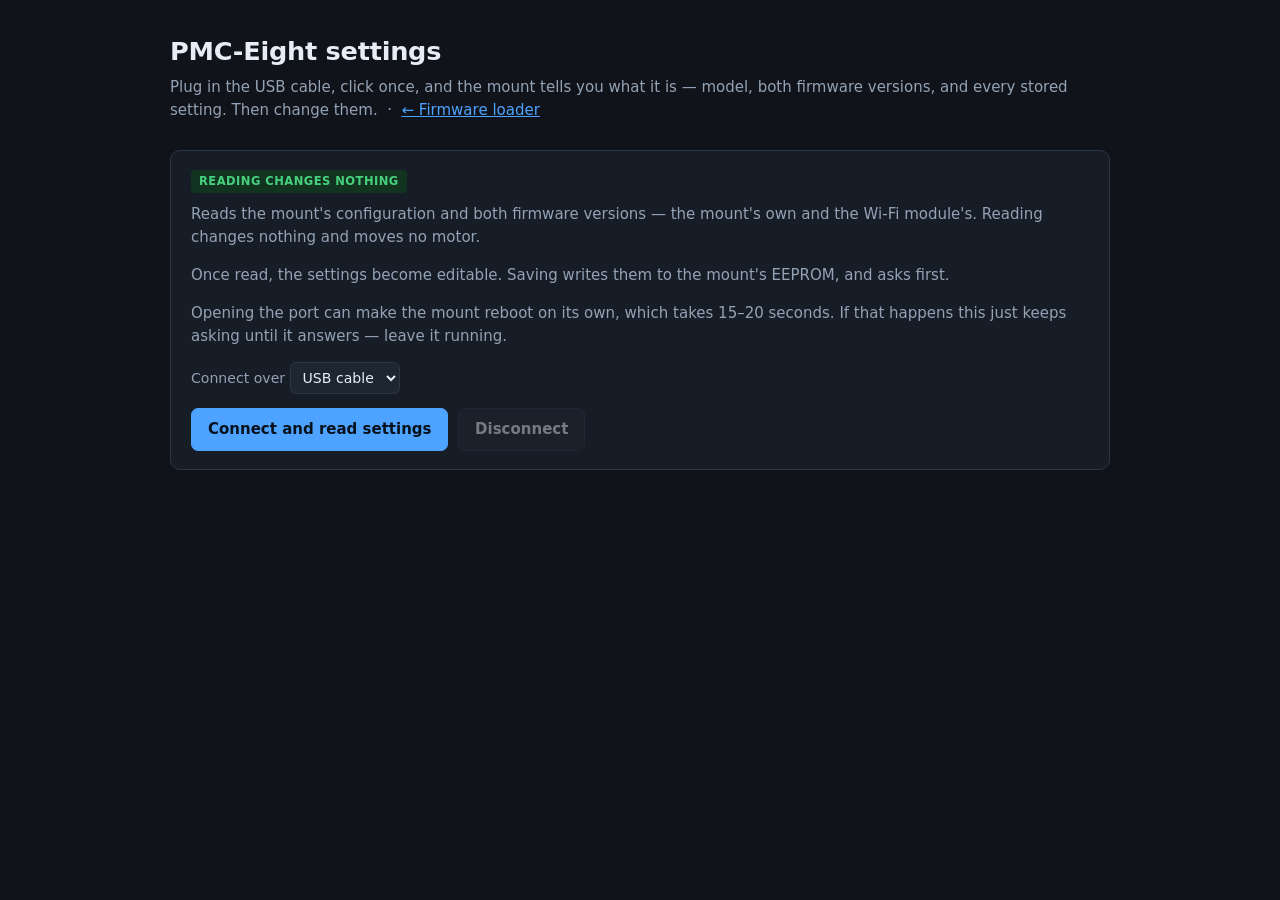
==== identify.html @ e7871074 "fix: distinguish the Wi-Fi ESP-firmware skip from the RN-131 skip Over Wi-Fi the ESP firmware row re" ====
<!doctype html>
<html lang="en">
<head>
<meta charset="utf-8">
<meta name="viewport" content="width=device-width, initial-scale=1">
<title>Identify my PMC-Eight</title>
<link rel="stylesheet" href="style.css">
</head>
<body>
<main>
  <h1>PMC-Eight settings</h1>
  <p class="sub">Plug in the USB cable, click once, and the mount tells you what it is —
     model, both firmware versions, and every stored setting. Then change them.
     &nbsp;·&nbsp; <a href="./">← Firmware loader</a></p>

  <div class="card">
    <span class="badge safe">Reading changes nothing</span>
    <p>Reads the mount's configuration and both firmware versions — the mount's own
       and the Wi-Fi module's. Reading changes nothing and moves no motor.</p>
    <p>Once read, the settings become editable. Saving writes them to the mount's
       EEPROM, and asks first.</p>
    <p>Opening the port can make the mount reboot on its own, which takes 15–20&nbsp;seconds.
       If that happens this just keeps asking until it answers — leave it running.</p>
    <div class="row" style="margin-bottom:.9rem">
      <label>Connect over
        <select id="how" style="font:inherit;background:var(--panel-2);color:var(--ink);border:1px solid var(--line);border-radius:6px;padding:.35rem .5rem">
          <option value="serial">USB cable</option>
          <option value="http">Wi-Fi</option>
        </select>
      </label>
      <span id="wifibox" hidden>
        <label>mount address
          <input id="mounthost" type="text" inputmode="decimal" placeholder="192.168.1.50"
                 style="font:inherit;background:var(--panel-2);color:var(--ink);border:1px solid var(--line);border-radius:6px;padding:.35rem .5rem;width:11rem">
        </label>
      </span>
    </div>
    <div class="row">
      <button id="go" class="primary">Connect and read settings</button>
      <button id="disconnect" disabled>Disconnect</button>
    </div>
  </div>



  <div id="unsupported" class="notice bad" hidden></div>
  <div id="result" hidden></div>
  <div id="log" hidden></div>
</main>

<script type="module">
import { SerialTransport, requestPort } from './src/p1-serial.js';
import { SerialLink, HttpLink, serialAvailable } from './src/mount-link.js';
import {
  identify, settingsRows, readEnvision, readEspVersion,
} from './src/pmc8-identify.js';
import {
  EDITABLE_FIELDS, READ_ONLY_FIELDS, currentValues, changedFields,
  buildESSi, displayValue, writeSettings,
} from './src/pmc8-settings.js';

const $ = (id) => document.getElementById(id);
const logEl = $('log');

// One connection for the whole session — the read and any subsequent save
// share it, so saving never re-prompts or resets the mount. Either a
// SerialLink (USB) or an HttpLink (Wi-Fi); everything above only calls send().
let link = null;

// Everything show() needs besides the config itself, so a successful save can
// re-render with the mount's new values without re-reading the module.
const view = { baud: 115200, envision: null, esp: null };

function log(msg, cls = '') {
  logEl.hidden = false;
  const line = document.createElement('div');
  if (cls) line.className = cls;
  line.textContent = msg;
  logEl.appendChild(line);
  logEl.scrollTop = logEl.scrollHeight;
}

// No Web Serial (iPhone, iPad, Android, Firefox, Safari) is not a dead end
// here — Wi-Fi needs nothing but fetch(). Switch to it and explain, rather
// than disabling the page.
if (!serialAvailable()) {
  const el = $('unsupported');
  el.hidden = false;
  el.className = 'notice';
  el.textContent =
    'This browser cannot use a USB cable — Web Serial is desktop Chrome, Edge ' +
    'and Opera only. Wi-Fi works fine: enter the mount\'s IP address below. ' +
    (window.location.protocol === 'https:'
      ? 'Note this page is on HTTPS, which browsers block from calling a ' +
        'plain-HTTP mount — reload it over http:// instead.'
      : '');
  $('how').value = 'http';
  $('how').querySelector('option[value=serial]').disabled = true;
}

function refreshHow() {
  $('wifibox').hidden = $('how').value !== 'http';
}
$('how').addEventListener('change', refreshHow);
refreshHow();

const esc = (s) => String(s).replace(/[&<>]/g, (c) => (
  { '&': '&amp;', '<': '&lt;', '>': '&gt;' }[c]));

function row(k, v, extra) {
  return `<tr><th>${esc(k)}</th><td class="val">${esc(v)}${
    extra ? `<br><span class="t-dim">${esc(extra)}</span>` : ''}</td></tr>`;
}

const INPUT_STYLE = 'font:inherit;background:var(--panel-2);color:var(--ink);' +
                    'border:1px solid var(--line);border-radius:6px;padding:.3rem .45rem;';

/** The twelve ESSi-writable fields, as inputs. */
function editableRows(cfg) {
  const now = currentValues(cfg);
  return EDITABLE_FIELDS.map((f) => {
    const v = now[f.key];
    const control = f.kind === 'select'
      ? `<select id="f_${f.key}" data-key="${f.key}" style="${INPUT_STYLE}">${
          f.options.map((o) =>
            `<option value="${o.value}"${Number(o.value) === Number(v) ? ' selected' : ''}>${
              esc(o.label)}</option>`).join('')}</select>`
      : `<input id="f_${f.key}" data-key="${f.key}" type="number" inputmode="numeric"
              min="${f.min}" max="${f.max}" value="${esc(v)}" style="${INPUT_STYLE}width:7rem">`;
    const note = f.key === 'p9' ? `P9 = ${cfg.p9}` : (f.warn ? null : null);
    return `<tr><th>${esc(f.label)}</th><td class="val">${control}${
      note ? `<br><span class="t-dim">${esc(note)}</span>` : ''}</td></tr>`;
  }).join('\n        ');
}

/** In ESGi! but not accepted by ESSi!, so shown but not editable. */
function readOnlyRows(cfg) {
  return READ_ONLY_FIELDS.map((f) => {
    const value = f.key === 'st4Analog'
      ? (cfg.st4Analog ? 'Analog' : 'Digital')
      : cfg.wifi;
    return row(f.label, value, f.reason);
  }).join('\n        ');
}

function show(info, baud, envision, esp) {
  const el = $('result');
  el.hidden = false;
  view.baud = baud; view.envision = envision; view.esp = esp;

  const connNote = baud && baud !== info.baud
    ? row('Connected at', `${baud} baud`,
          'Differs from the stored baud rate above.')
    : '';

  const fast = row('Envision / Fast Server',
                   envision?.text ?? 'Not read',
                   envision?.value != null ? `ESGe! = ${envision.value}` : null);

  // The two firmware versions sit together at the top: the Propeller's, and
  // the Wi-Fi module's. They are different processors and both matter.
  let espFirmware = '';
  let moduleHw = '';
  let moduleDetail = '';

  // Always render the row. A missing ESP firmware line is information too —
  // silence just looks like the tool forgot.
  if (!esp) {
    espFirmware = row('ESP firmware', 'Not read');
  } else {
    const g = esp.gmr;
    if (esp.skipped) {
      // Two quite different skips: the module genuinely has no AT command set,
      // or the link we are on cannot carry passthrough. Saying "RN-131" for
      // the second one contradicts the WiFi Type row two lines below it.
      espFirmware = row(
        'ESP firmware',
        esp.why === 'wifi' ? 'Not readable over Wi-Fi' : 'Not applicable — RN-131',
        esp.reason);
    } else if (g && g.bin) {
      espFirmware = row('ESP firmware', g.bin,
                        g.esBranded ? null : 'Not an ES-branded build.');
    } else {
      espFirmware = row('ESP firmware', 'Not read',
                        esp.error ?? 'AT+GMR did not return a Bin version line.');
    }

    if (g && g.tag) {
      moduleHw = row(
        'Module hardware',
        g.module ? `${g.module}  (${g.tag})` : `Unrecognized  (${g.tag})`,
        g.module ? null : 'Tag did not match a known module — please report it.');
    }

    if (g && g.at) moduleDetail += row('Module AT version', g.at);
    if (g && g.sdk) moduleDetail += row('Module SDK version', g.sdk);
    if (g && g.compileTime) moduleDetail += row('Module compiled', g.compileTime);
    if (!esp.skipped && esp.rawGmr && !(g && g.bin)) {
      moduleDetail += row('Raw AT+GMR', esp.rawGmr);
    }
    if (!esp.skipped && !esp.esRestored) {
      moduleDetail += row('Passthrough', 'ES commands did not answer after exit',
                          'Power-cycle the mount.');
    }
  }

  el.innerHTML = `
    <div class="card">
      <h3>Configuration</h3>
      <table>
        ${row('Mount firmware', info.firmware)}
        ${espFirmware}
        ${moduleHw}
        ${editableRows(info)}
        ${readOnlyRows(info)}
        ${fast}
        ${moduleDetail}
        ${connNote}
        ${row('Raw ESGi', info.raw)}
      </table>
      <div class="row" style="margin-top:1rem">
        <button id="save" class="danger" disabled>Save to mount</button>
        <span id="savehint" class="t-dim">Change a value to enable saving.</span>
      </div>
      <div id="savelog" style="margin-top:.6rem"></div>
      <div class="row" style="margin-top:1rem">
        <button id="copycfg">Copy as text</button>
        <span class="t-dim">Paste this into a support message and nobody has to
          ask you which module you have.</span>
      </div>
    </div>`;

  wireEditor(info);

  $('copycfg').addEventListener('click', () => {
    const lines = [`Mount firmware: ${info.firmware}`];
    if (esp?.skipped) {
      lines.push(esp.why === 'wifi'
        ? 'ESP firmware: not readable over Wi-Fi'
        : 'ESP firmware: not applicable — RN-131');
    } else if (esp?.gmr?.bin) lines.push(`ESP firmware: ${esp.gmr.bin}`);
    else if (esp) lines.push('ESP firmware: not read');
    if (esp?.gmr?.tag) {
      lines.push(`Module hardware: ${esp.gmr.module ?? 'unrecognized'} (${esp.gmr.tag})`);
    }
    for (const r of settingsRows(info)) lines.push(`${r.label}: ${r.value}`);
    if (envision) lines.push(`Fast Server (Envision): ${envision.text}`);
    if (esp?.gmr?.at) lines.push(`Module AT version: ${esp.gmr.at}`);
    lines.push(`Raw ESGi: ${info.raw}`);
    navigator.clipboard.writeText(lines.join('\n'));
    $('copycfg').textContent = 'Copied';
    setTimeout(() => { $('copycfg').textContent = 'Copy as text'; }, 1500);
  });
}

/** Read the form back into a {key: value} map. */
function formValues() {
  const out = {};
  for (const f of EDITABLE_FIELDS) out[f.key] = $(`f_${f.key}`).value;
  return out;
}

function wireEditor(cfg) {
  const save = $('save');
  const hint = $('savehint');

  const refresh = () => {
    let diff;
    try {
      diff = changedFields(cfg, formValues());
      buildESSi(formValues());        // validate before offering to send
    } catch (e) {
      save.disabled = true;
      hint.textContent = e.message;
      hint.className = 't-err';
      return;
    }
    save.disabled = diff.length === 0;
    hint.className = diff.length ? 't-err' : 't-dim';
    hint.textContent = diff.length
      ? `${diff.length} change${diff.length > 1 ? 's' : ''} pending — this writes to EEPROM.`
      : 'Change a value to enable saving.';
  };

  for (const f of EDITABLE_FIELDS) {
    $(`f_${f.key}`).addEventListener('input', refresh);
    $(`f_${f.key}`).addEventListener('change', refresh);
  }
  refresh();

  const slog = $('savelog');
  // Look the element up per call: a successful save re-renders the card, so the
  // node captured at wire time is detached by the time we report the result.
  const put = (m, cls) => {
    const d = document.createElement('div');
    if (cls) d.className = cls;
    d.textContent = m;
    $('savelog').appendChild(d);
  };

  // Confirm inline, not with window.confirm(). A native modal freezes the whole
  // page while it sits there, which is how a pending write ends up looking like
  // "nothing happened".
  save.addEventListener('click', () => {
    const diff = changedFields(cfg, formValues());
    if (!diff.length) return;

    slog.innerHTML = '';
    const panel = document.createElement('div');
    panel.className = 'notice bad';
    const list = diff.map((d) =>
      `<li>${esc(d.label)}: <strong>${esc(displayValue(d, d.was))}</strong> → ` +
      `<strong>${esc(displayValue(d, d.now))}</strong>${
        d.warn ? `<br><span class="t-dim">${esc(d.warn)}</span>` : ''}</li>`).join('');
    panel.innerHTML = `
      <div><strong>Write these to the mount's EEPROM?</strong></div>
      <ul style="margin:.6rem 0;padding-left:1.1rem">${list}</ul>
      <div class="row">
        <button id="confirmwrite" class="danger">Yes, write to the mount</button>
        <button id="cancelwrite">Cancel</button>
      </div>`;
    slog.appendChild(panel);

    $('cancelwrite').addEventListener('click', () => {
      slog.innerHTML = '';
      put('Cancelled — nothing was written.', 't-dim');
    });
    $('confirmwrite').addEventListener('click', () => doWrite(panel));
  });

  async function doWrite(panel) {
    const values = formValues();
    panel.remove();
    save.disabled = true;

    try {
      if (!link) throw new Error('Not connected — read the settings first.');

      const res = await writeSettings(link, values, (m) => put(m));
      if (!res.accepted) {
        put(res.error, 't-err');
        put(`Sent: ${res.sent}`, 't-dim');
        if (res.raw) put(`Reply: ${JSON.stringify(res.raw)}`, 't-dim');
      } else {
        // Verify against the mount's echo rather than trusting the command.
        const after = changedFields(res.cfg, values);

        // Re-render from the mount's echoed config. This resets the form's
        // baseline, so the "changes pending" warning clears itself instead of
        // lingering until the next manual read.
        show({ firmware: cfg.firmware, ...res.cfg }, view.baud, view.envision, view.esp);

        if (after.length) {
          put('The mount accepted the command but some values did not stick:', 't-err');
          for (const d of after) {
            put(`  ${d.label}: asked for ${displayValue(d, d.now)}, ` +
                `mount reports ${displayValue(d, d.was)}`, 't-err');
          }
        } else {
          put('Saved. The mount echoed back every value as requested.', 't-ok');
        }
        put(`New raw ESGi: ${res.cfg.raw}`, 't-dim');
        return;   // the re-render already re-enabled Save
      }
    } catch (e) {
      put(e.message, 't-err');
    } finally {
      save.disabled = false;
    }
  }
}

$('go').addEventListener('click', async () => {
  $('go').disabled = true;
  $('result').hidden = true;
  logEl.innerHTML = '';
  try {
    // Open once and STAY open. Closing after the read meant Save had to call
    // requestPort() again — which re-opens the port, resets the mount via DTR,
    // and needs a fresh user gesture that a blocking confirm() may have
    // already spent. The connection stays up until Disconnect.
    if (!link) {
      if ($('how').value === 'http') {
        link = new HttpLink($('mounthost').value);
        log(`Connecting over ${link.label}…`);
      } else {
        const port = await requestPort();
        const t = new SerialTransport(port, { baudRate: 115200, log });
        await t.open();
        link = new SerialLink(t);
      }
    }
    const info = await identify(link, (m) => log(m));

    let envision = null;
    try {
      envision = await readEnvision(link, info, (m) => log(m));
      log(`Envision / Fast Server: ${envision.text}`);
    } catch (e) {
      envision = { text: 'Not read', error: e.message };
      log(`ESGe! failed: ${e.message}`, 't-err');
    }

    // Always read the ESP firmware over USB. readEspVersion skips RN-131
    // itself, so the only mounts that reach passthrough are the ones it
    // applies to. Over Wi-Fi it is impossible by construction — passthrough
    // would sever the very link carrying the request.
    let esp = null;
    if (!link.canPassthrough) {
      esp = {
        skipped: true,
        why: 'wifi',
        reason: 'Reading it needs passthrough, which would cut the Wi-Fi link ' +
                'carrying the request. Connect the USB cable to see this.',
      };
      log('ESP firmware: not readable over Wi-Fi.', 't-dim');
    } else {
      try {
        esp = await readEspVersion(link.transport, info, (m) => log(m));
      } catch (e) {
        // Never let the module read take the whole report down with it.
        esp = { skipped: false, error: e.message };
        log(`ESP firmware read failed: ${e.message}`, 't-err');
      }
      if (esp.skipped) log(`ESP firmware skipped: ${esp.reason}`, 't-dim');
      else if (esp.error) log(`AT+GMR: ${esp.error}`, 't-err');
      else {
        log(`Module bin version: ${esp.gmr?.bin ?? '(unknown)'}`, 't-ok');
        if (esp.gmr?.tag) {
          log(`  hardware tag ${esp.gmr.tag} → ` +
              `${esp.gmr.module ?? 'unrecognized module'}`, 't-ok');
        }
      }
      if (esp.rawGmr) log(`  raw AT+GMR:\n${esp.rawGmr}`, 't-dim');
      if (esp.entered && !esp.exited) {
        log('WARNING: no exit confirmation from passthrough. If the mount stops ' +
            'answering ES commands, power-cycle it.', 't-err');
      }
    }

    log('Done — nothing was written to the mount. Connection stays open for saving.', 't-ok');
    show(info, 115200, envision, esp);
  } catch (e) {
    log(e.message, 't-err');
  } finally {
    $('go').disabled = false;
    $('disconnect').disabled = !link;
  }
});

$('disconnect').addEventListener('click', async () => {
  if (link) { await link.close(); link = null; }
  log('Disconnected.', 't-dim');
  $('disconnect').disabled = true;
});
</script>
</body>
</html>
---- style.css ----
:root {
  --bg: #10141a;
  --panel: #171d26;
  --panel-2: #1e2632;
  --line: #2b3543;
  --ink: #e6edf5;
  --muted: #93a2b5;
  --accent: #4da3ff;
  --ok: #46d17f;
  --warn: #e8b13d;
  --danger: #ff6b5e;
  --mono: ui-monospace, SFMono-Regular, "Cascadia Mono", Consolas, monospace;
}

* { box-sizing: border-box; }

body {
  margin: 0;
  padding: 2rem 1.25rem 4rem;
  background: var(--bg);
  color: var(--ink);
  font: 15px/1.55 system-ui, -apple-system, "Segoe UI", sans-serif;
}

main { max-width: 940px; margin: 0 auto; }

h1 { font-size: 1.6rem; margin: 0 0 .25rem; letter-spacing: -.01em; }
h2 { font-size: 1.05rem; margin: 2rem 0 .6rem; }
.sub { color: var(--muted); margin: 0 0 1.75rem; }
a { color: var(--accent); }

.card {
  background: var(--panel);
  border: 1px solid var(--line);
  border-radius: 10px;
  padding: 1.1rem 1.25rem;
  margin-bottom: 1rem;
}

.cards { display: grid; gap: 1rem; grid-template-columns: 1fr 1fr; }
@media (max-width: 720px) { .cards { grid-template-columns: 1fr; } }

.card h3 { margin: 0 0 .4rem; font-size: 1.05rem; }
.card p { margin: 0 0 .9rem; color: var(--muted); }

button {
  font: inherit;
  font-weight: 600;
  padding: .55rem 1rem;
  border-radius: 7px;
  border: 1px solid var(--line);
  background: var(--panel-2);
  color: var(--ink);
  cursor: pointer;
}
button:hover:not(:disabled) { border-color: var(--accent); }
button:disabled { opacity: .45; cursor: not-allowed; }
button.primary { background: var(--accent); border-color: var(--accent); color: #08121d; }
button.danger { background: #3a1c1a; border-color: var(--danger); color: #ffb3ac; }

.row { display: flex; gap: .6rem; flex-wrap: wrap; align-items: center; }
label { color: var(--muted); font-size: .88rem; }
input[type=number], select {
  font: inherit; background: var(--panel-2); color: var(--ink);
  border: 1px solid var(--line); border-radius: 6px; padding: .35rem .5rem;
}
input[type=number] { width: 6rem; }

.badge {
  display: inline-block; font-size: .72rem; font-weight: 700;
  text-transform: uppercase; letter-spacing: .04em;
  padding: .18rem .5rem; border-radius: 4px; margin-bottom: .6rem;
}
.badge.safe { background: #12331f; color: var(--ok); }
.badge.reversible { background: #33290f; color: var(--warn); }
.badge.permanent { background: #38191a; color: var(--danger); }

.notice {
  border-left: 3px solid var(--warn);
  background: #221b0c;
  padding: .75rem 1rem;
  border-radius: 0 7px 7px 0;
  margin: 1rem 0;
}
.notice.bad { border-color: var(--danger); background: #2a1514; }
.notice.good { border-color: var(--ok); background: #102a1c; }

#log {
  font-family: var(--mono); font-size: 12.5px; line-height: 1.5;
  background: #0b0e13; border: 1px solid var(--line); border-radius: 8px;
  padding: .8rem; height: 300px; overflow: auto; white-space: pre-wrap;
  word-break: break-word; margin-top: .75rem;
}
.t-err { color: var(--danger); }
.t-ok { color: var(--ok); }
.t-dim { color: var(--muted); }

table { border-collapse: collapse; width: 100%; margin-top: .5rem; }
td, th { text-align: left; padding: .45rem .6rem; border-bottom: 1px solid var(--line); }
th { color: var(--muted); font-weight: 600; width: 34%; }
td.val { font-family: var(--mono); }

progress { width: 100%; height: 8px; margin-top: .6rem; }
details summary { cursor: pointer; color: var(--muted); }
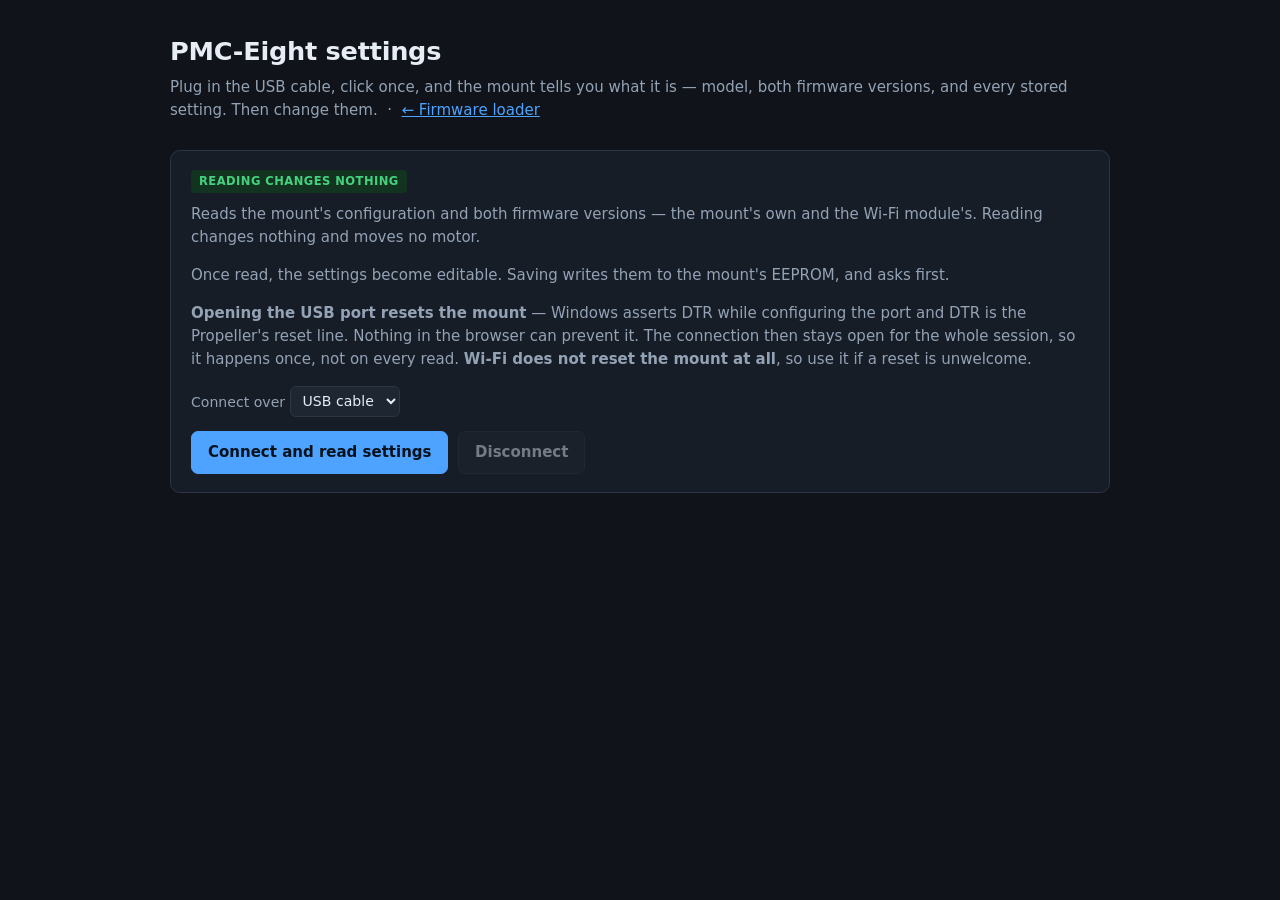
==== commit 5509ab06: "fix: leave Envision before passthrough; explain the reset-on-connect AT+GMR failed on a mount in Env" ====
--- a/identify.html
+++ b/identify.html
@@ -19,8 +19,11 @@
        and the Wi-Fi module's. Reading changes nothing and moves no motor.</p>
     <p>Once read, the settings become editable. Saving writes them to the mount's
        EEPROM, and asks first.</p>
-    <p>Opening the port can make the mount reboot on its own, which takes 15–20&nbsp;seconds.
-       If that happens this just keeps asking until it answers — leave it running.</p>
+    <p><strong>Opening the USB port resets the mount</strong> — Windows asserts DTR
+       while configuring the port and DTR is the Propeller's reset line. Nothing in
+       the browser can prevent it. The connection then stays open for the whole
+       session, so it happens once, not on every read. <strong>Wi-Fi does not reset
+       the mount at all</strong>, so use it if a reset is unwelcome.</p>
     <div class="row" style="margin-bottom:.9rem">
       <label>Connect over
         <select id="how" style="font:inherit;background:var(--panel-2);color:var(--ink);border:1px solid var(--line);border-radius:6px;padding:.35rem .5rem">
@@ -50,9 +53,10 @@
 
 <script type="module">
 import { SerialTransport, requestPort } from './src/p1-serial.js';
-import { SerialLink, HttpLink, serialAvailable } from './src/mount-link.js';
+import { SerialLink, HttpLink, serialAvailable, normalizeHost } from './src/mount-link.js';
 import {
   identify, settingsRows, readEnvision, readEspVersion,
+  setEnvisionBoot, fastServerText,
 } from './src/pmc8-identify.js';
 import {
   EDITABLE_FIELDS, READ_ONLY_FIELDS, currentValues, changedFields,
@@ -156,6 +160,23 @@
   const fast = row('Envision / Fast Server',
                    envision?.text ?? 'Not read',
                    envision?.value != null ? `ESGe! = ${envision.value}` : null);
+
+  // Boot-into-Envision is its own command (ESSe3!/ESSe4!), not an ESSi field,
+  // so it gets its own row and its own dispatch. It is also the mitigation for
+  // the ESP8266 ":80 dead after Envision exit" defect — booting straight into
+  // Envision means the exit path never runs.
+  let bootRow = '';
+  if (envision && envision.value != null) {
+    bootRow = `<tr><th>Boot into Envision</th><td class="val">
+      <select id="f_envboot" style="${INPUT_STYLE}">
+        <option value="1"${envision.boot ? ' selected' : ''}>On</option>
+        <option value="0"${envision.boot ? '' : ' selected'}>Off</option>
+      </select>${envision.able ? '' :
+        '<br><span class="t-dim">This module is not Envision-capable, so the ' +
+        'flag has no effect until its Wi-Fi firmware is updated.</span>'}</td></tr>`;
+  } else if (envision?.skipped) {
+    bootRow = row('Boot into Envision', 'Not available', envision.text);
+  }
 
   // The two firmware versions sit together at the top: the Propeller's, and
   // the Wi-Fi module's. They are different processors and both matter.
@@ -202,6 +223,12 @@
       moduleDetail += row('Passthrough', 'ES commands did not answer after exit',
                           'Power-cycle the mount.');
     }
+    if (esp.leftEnvision) {
+      moduleDetail += row('Envision', 'Turned OFF to read the module version',
+                          'Reading the ESP firmware needs passthrough, which ' +
+                          'cannot run in Envision mode. The mount has been left ' +
+                          'out of Envision.');
+    }
   }
 
   el.innerHTML = `
@@ -214,6 +241,7 @@
         ${editableRows(info)}
         ${readOnlyRows(info)}
         ${fast}
+        ${bootRow}
         ${moduleDetail}
         ${connNote}
         ${row('Raw ESGi', info.raw)}
@@ -230,7 +258,7 @@
       </div>
     </div>`;
 
-  wireEditor(info);
+  wireEditor(info, envision);
 
   $('copycfg').addEventListener('click', () => {
     const lines = [`Mount firmware: ${info.firmware}`];
@@ -260,9 +288,13 @@
   return out;
 }
 
-function wireEditor(cfg) {
+function wireEditor(cfg, envision) {
   const save = $('save');
   const hint = $('savehint');
+  const bootEl = $('f_envboot');           // absent on RN-131 / unread Envision
+  const bootWas = envision?.boot ? 1 : 0;
+  const bootNow = () => (bootEl ? Number(bootEl.value) : bootWas);
+  const bootChanged = () => !!bootEl && bootNow() !== bootWas;
 
   const refresh = () => {
     let diff;
@@ -275,10 +307,11 @@
       hint.className = 't-err';
       return;
     }
-    save.disabled = diff.length === 0;
-    hint.className = diff.length ? 't-err' : 't-dim';
-    hint.textContent = diff.length
-      ? `${diff.length} change${diff.length > 1 ? 's' : ''} pending — this writes to EEPROM.`
+    const total = diff.length + (bootChanged() ? 1 : 0);
+    save.disabled = total === 0;
+    hint.className = total ? 't-err' : 't-dim';
+    hint.textContent = total
+      ? `${total} change${total > 1 ? 's' : ''} pending — this writes to EEPROM.`
       : 'Change a value to enable saving.';
   };
 
@@ -286,6 +319,7 @@
     $(`f_${f.key}`).addEventListener('input', refresh);
     $(`f_${f.key}`).addEventListener('change', refresh);
   }
+  if (bootEl) bootEl.addEventListener('change', refresh);
   refresh();
 
   const slog = $('savelog');
@@ -303,15 +337,19 @@
   // "nothing happened".
   save.addEventListener('click', () => {
     const diff = changedFields(cfg, formValues());
-    if (!diff.length) return;
+    if (!diff.length && !bootChanged()) return;
 
     slog.innerHTML = '';
     const panel = document.createElement('div');
     panel.className = 'notice bad';
-    const list = diff.map((d) =>
+    let list = diff.map((d) =>
       `<li>${esc(d.label)}: <strong>${esc(displayValue(d, d.was))}</strong> → ` +
       `<strong>${esc(displayValue(d, d.now))}</strong>${
         d.warn ? `<br><span class="t-dim">${esc(d.warn)}</span>` : ''}</li>`).join('');
+    if (bootChanged()) {
+      list += `<li>Boot into Envision: <strong>${bootWas ? 'On' : 'Off'}</strong> → ` +
+              `<strong>${bootNow() ? 'On' : 'Off'}</strong></li>`;
+    }
     panel.innerHTML = `
       <div><strong>Write these to the mount's EEPROM?</strong></div>
       <ul style="margin:.6rem 0;padding-left:1.1rem">${list}</ul>
@@ -330,11 +368,39 @@
 
   async function doWrite(panel) {
     const values = formValues();
+    const wantBoot = bootNow();
+    const doBoot = bootChanged();
+    const doEssi = changedFields(cfg, values).length > 0;
     panel.remove();
     save.disabled = true;
 
     try {
       if (!link) throw new Error('Not connected — read the settings first.');
+
+      // Boot-into-Envision is a separate command from ESSi. Send it first so
+      // that if the ESSi write is rejected, this one has still landed and is
+      // reported independently rather than being lost in the failure.
+      let newEnvision = view.envision;
+      if (doBoot) {
+        const r = await setEnvisionBoot(link, !!wantBoot, (m) => put(m));
+        if (!r.ok) {
+          put(`Boot into Envision: ${r.error}`, 't-err');
+        } else {
+          put(`Boot into Envision is now ${wantBoot ? 'ON' : 'OFF'}` +
+              (r.verified ? ' (confirmed by ESGe!).' : ' (not read back).'), 't-ok');
+          if (r.envision) {
+            newEnvision = { ...r.envision, text: fastServerText(r.envision) };
+            view.envision = newEnvision;
+          }
+        }
+      }
+
+      if (!doEssi) {
+        // Nothing for ESSi to do — refresh so the boot row's baseline resets.
+        show({ firmware: cfg.firmware, ...cfg }, view.baud, view.envision, view.esp);
+        put('Done.', 't-ok');
+        return;
+      }
 
       const res = await writeSettings(link, values, (m) => put(m));
       if (!res.accepted) {
@@ -375,12 +441,26 @@
   $('result').hidden = true;
   logEl.innerHTML = '';
   try {
+    // Drop a cached link that no longer matches what the form says. Building
+    // an HttpLink never touches the network, so a failed Wi-Fi attempt still
+    // leaves one cached — without this check, correcting a mistyped IP would
+    // keep retrying the old address.
+    const how = $('how').value;
+    const wantHost = how === 'http' ? normalizeHost($('mounthost').value) : null;
+    if (link && (link.kind !== how || (how === 'http' && link.host !== wantHost))) {
+      log(`Connection changed (${link.label} → ${how === 'http' ? wantHost : 'USB'}) ` +
+          '— dropping the old one.', 't-dim');
+      await link.close();
+      link = null;
+    }
+
     // Open once and STAY open. Closing after the read meant Save had to call
     // requestPort() again — which re-opens the port, resets the mount via DTR,
     // and needs a fresh user gesture that a blocking confirm() may have
     // already spent. The connection stays up until Disconnect.
+    const fresh = !link;
     if (!link) {
-      if ($('how').value === 'http') {
+      if (how === 'http') {
         link = new HttpLink($('mounthost').value);
         log(`Connecting over ${link.label}…`);
       } else {
@@ -388,9 +468,24 @@
         const t = new SerialTransport(port, { baudRate: 115200, log });
         await t.open();
         link = new SerialLink(t);
-      }
-    }
-    const info = await identify(link, (m) => log(m));
+        // Windows asserts DTR while configuring the port, before any of our
+        // code runs, and DTR is the Propeller's reset line. Nothing in Web
+        // Serial can prevent that — SerialOptions has no DTR field. Say so
+        // rather than leaving a 20-second silence looking like a fault.
+        log('Port open. Opening it resets the mount on Windows, so it may take ' +
+            '15-20s to answer — this is expected, not a fault.', 't-dim');
+      }
+    }
+
+    let info;
+    try {
+      info = await identify(link, (m) => log(m));
+    } catch (e) {
+      // A link that never answered is not worth keeping. Drop it so the next
+      // attempt rebuilds from whatever the form says now.
+      if (fresh && link) { await link.close(); link = null; }
+      throw e;
+    }
 
     let envision = null;
     try {
@@ -416,7 +511,7 @@
       log('ESP firmware: not readable over Wi-Fi.', 't-dim');
     } else {
       try {
-        esp = await readEspVersion(link.transport, info, (m) => log(m));
+        esp = await readEspVersion(link, info, (m) => log(m));
       } catch (e) {
         // Never let the module read take the whole report down with it.
         esp = { skipped: false, error: e.message };
@@ -435,6 +530,10 @@
       if (esp.entered && !esp.exited) {
         log('WARNING: no exit confirmation from passthrough. If the mount stops ' +
             'answering ES commands, power-cycle it.', 't-err');
+      }
+      if (esp.leftEnvision) {
+        log('NOTE: the mount was taken OUT of Envision mode to read this and has ' +
+            'been left that way.', 't-err');
       }
     }
 
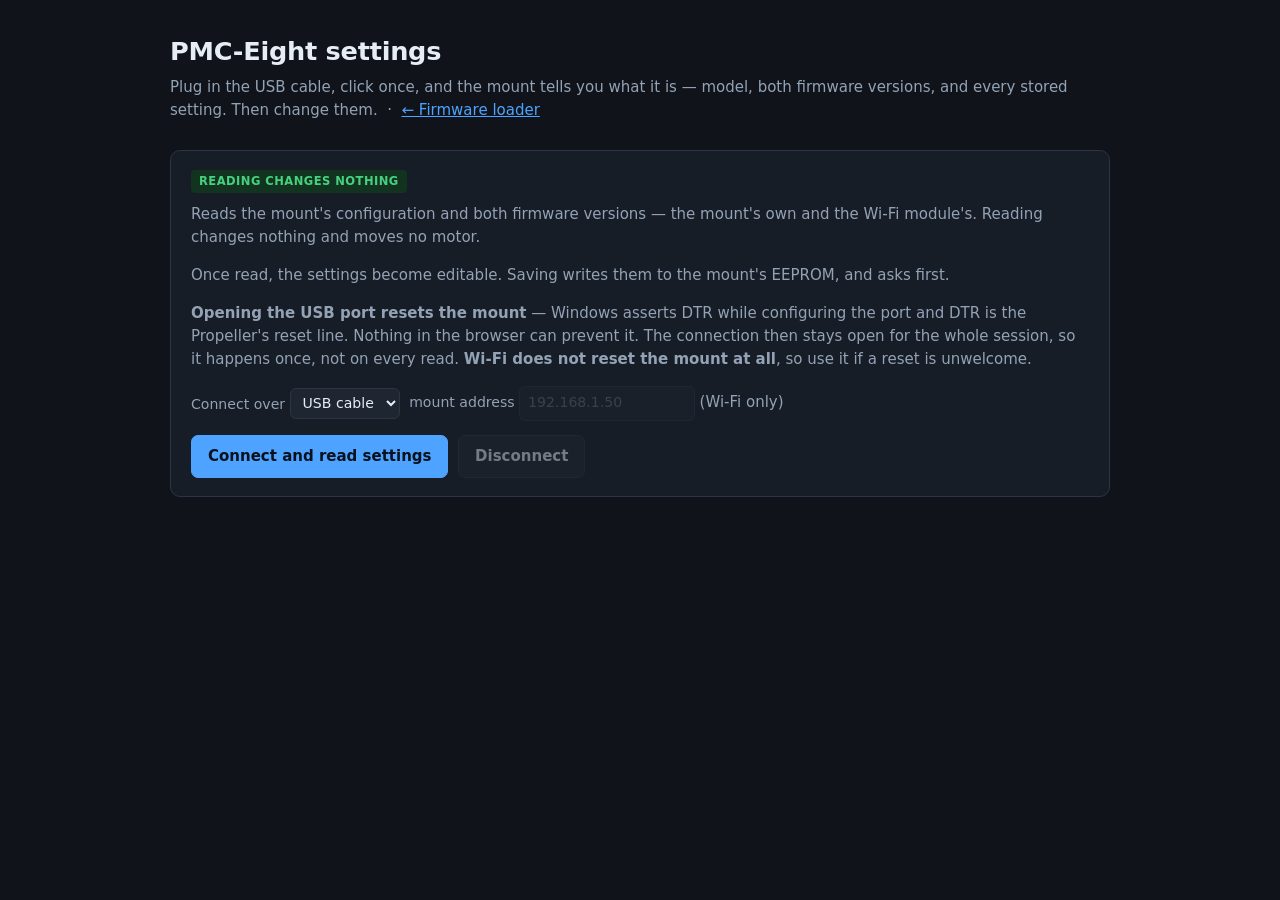
==== commit c974e4e7: "fix: address field always visible; make the reset wait look like progress The Wi-Fi address box was " ====
--- a/identify.html
+++ b/identify.html
@@ -31,11 +31,12 @@
           <option value="http">Wi-Fi</option>
         </select>
       </label>
-      <span id="wifibox" hidden>
+      <span id="wifibox">
         <label>mount address
           <input id="mounthost" type="text" inputmode="decimal" placeholder="192.168.1.50"
                  style="font:inherit;background:var(--panel-2);color:var(--ink);border:1px solid var(--line);border-radius:6px;padding:.35rem .5rem;width:11rem">
         </label>
+        <span id="wifinote" class="t-dim"></span>
       </span>
     </div>
     <div class="row">
@@ -102,8 +103,14 @@
   $('how').querySelector('option[value=serial]').disabled = true;
 }
 
+// The address field stays VISIBLE at all times and is only disabled on USB.
+// Hiding it made it look as though the Wi-Fi option had disappeared whenever
+// the page reloaded back to the USB default.
 function refreshHow() {
-  $('wifibox').hidden = $('how').value !== 'http';
+  const wifi = $('how').value === 'http';
+  $('mounthost').disabled = !wifi;
+  $('mounthost').style.opacity = wifi ? '1' : '0.4';
+  $('wifinote').textContent = wifi ? '' : '(Wi-Fi only)';
 }
 $('how').addEventListener('change', refreshHow);
 refreshHow();
@@ -437,7 +444,9 @@
 }
 
 $('go').addEventListener('click', async () => {
+  const goLabel = $('go').textContent;
   $('go').disabled = true;
+  $('go').textContent = 'Connecting…';
   $('result').hidden = true;
   logEl.innerHTML = '';
   try {
@@ -466,14 +475,24 @@
       } else {
         const port = await requestPort();
         const t = new SerialTransport(port, { baudRate: 115200, log });
-        await t.open();
+        try {
+          await t.open();
+        } catch (e) {
+          // By far the most common cause, and the message Chrome gives is
+          // unhelpful about it.
+          throw new Error(
+            `Could not open the serial port: ${e.message}. ` +
+            'Windows will not share a COM port — close the firmware loader tab, ' +
+            'UFCT, the PMC8 Dashboard, or any other tool holding it, then retry.');
+        }
         link = new SerialLink(t);
         // Windows asserts DTR while configuring the port, before any of our
         // code runs, and DTR is the Propeller's reset line. Nothing in Web
         // Serial can prevent that — SerialOptions has no DTR field. Say so
         // rather than leaving a 20-second silence looking like a fault.
-        log('Port open. Opening it resets the mount on Windows, so it may take ' +
-            '15-20s to answer — this is expected, not a fault.', 't-dim');
+        log('Port open. Opening it resets the mount on Windows, so the next ' +
+            '15-20 seconds of "no reply yet" are the mount rebooting — expected, ' +
+            'not a fault. Leave it running.', 't-dim');
       }
     }
 
@@ -543,6 +562,7 @@
     log(e.message, 't-err');
   } finally {
     $('go').disabled = false;
+    $('go').textContent = goLabel;
     $('disconnect').disabled = !link;
   }
 });
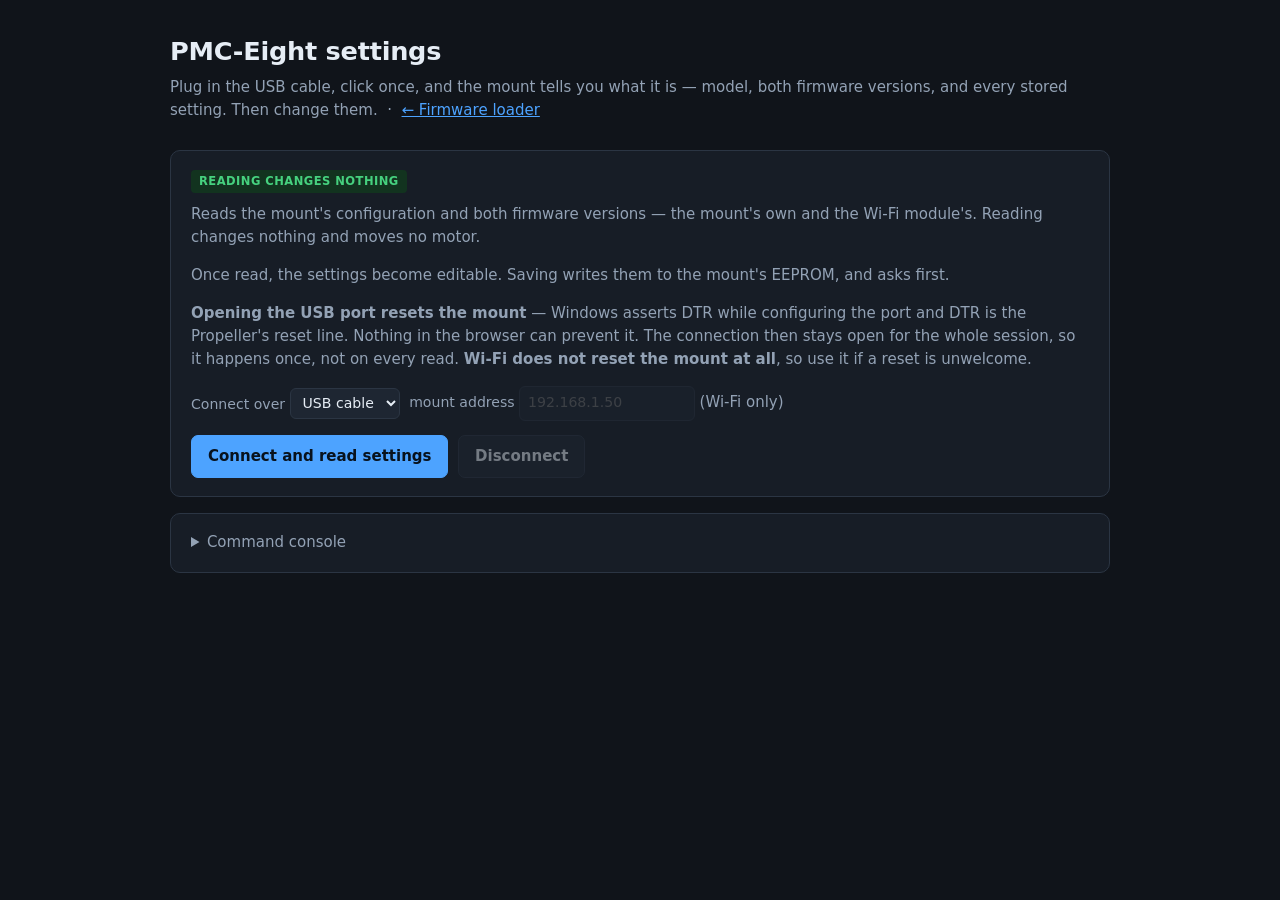
==== commit 0aada6c9: "feat: command console with the full ES command list Ports the PMC8 Dashboard's COMMANDS table (PMC8_" ====
--- a/identify.html
+++ b/identify.html
@@ -49,6 +49,36 @@
 
   <div id="unsupported" class="notice bad" hidden></div>
   <div id="result" hidden></div>
+
+  <details class="card" id="console">
+    <summary>Command console</summary>
+    <p class="t-dim" style="margin:.8rem 0 0">Send any ES command and see the raw
+       reply. Connect first. Replies appear in the log below.</p>
+
+    <div class="row" style="margin-top:.9rem">
+      <label style="flex:1 1 100%">command
+        <select id="cmdsel" style="font:inherit;background:var(--panel-2);color:var(--ink);border:1px solid var(--line);border-radius:6px;padding:.35rem .5rem;width:100%;max-width:34rem"></select>
+      </label>
+    </div>
+    <div id="cmddesc" class="t-dim" style="margin:.5rem 0"></div>
+    <div id="cmdparams" class="row"></div>
+
+    <div class="row" style="margin-top:.9rem">
+      <label style="flex:1 1 100%">or type it yourself
+        <input id="cmdraw" type="text" autocomplete="off" spellcheck="false"
+               placeholder="ESGv!"
+               style="font-family:var(--mono);font-size:13px;background:var(--panel-2);color:var(--ink);border:1px solid var(--line);border-radius:6px;padding:.4rem .5rem;width:100%;max-width:34rem">
+      </label>
+    </div>
+    <p class="t-dim" style="margin:.4rem 0 0">Typing here overrides the selection above.</p>
+
+    <div class="row" style="margin-top:.9rem">
+      <button id="send" class="primary">Send</button>
+      <span id="cmdhint" class="t-dim"></span>
+    </div>
+    <div id="cmdconfirm" style="margin-top:.6rem"></div>
+  </details>
+
   <div id="log" hidden></div>
 </main>
 
@@ -63,6 +93,7 @@
   EDITABLE_FIELDS, READ_ONLY_FIELDS, currentValues, changedFields,
   buildESSi, displayValue, writeSettings,
 } from './src/pmc8-settings.js';
+import { COMMANDS, RISK_LABEL, buildCommand, classify } from './src/pmc8-commands.js';
 
 const $ = (id) => document.getElementById(id);
 const logEl = $('log');
@@ -442,6 +473,110 @@
     }
   }
 }
+
+// --- command console --------------------------------------------------------
+
+const RISK_CLASS = { read: 't-dim', write: 't-err', motion: 't-err', reboot: 't-err' };
+
+$('cmdsel').innerHTML = COMMANDS
+  .map((c, i) => `<option value="${i}">${esc(c.key)} — ${esc(c.desc)}</option>`).join('');
+
+function currentCmd() {
+  return COMMANDS[Number($('cmdsel').value)] ?? COMMANDS[0];
+}
+
+function renderCmd() {
+  const c = currentCmd();
+  $('cmddesc').innerHTML =
+    `<span class="${RISK_CLASS[c.risk]}">${esc(RISK_LABEL[c.risk])}</span>` +
+    (c.note ? `<br><span class="t-dim">${esc(c.note)}</span>` : '');
+  $('cmdparams').innerHTML = c.params.map((p) =>
+    `<label>${esc(p.label)}
+       <input id="p_${p.name}" type="text" autocomplete="off" spellcheck="false"
+              style="font-family:var(--mono);background:var(--panel-2);color:var(--ink);border:1px solid var(--line);border-radius:6px;padding:.3rem .45rem;width:9rem">
+     </label>`).join('');
+  updateHint();
+}
+
+/** What will actually go on the wire: the raw box wins when it has content. */
+function pendingCommand() {
+  const raw = $('cmdraw').value.trim();
+  if (raw) return { text: raw, meta: classify(raw), typed: true };
+  const c = currentCmd();
+  const values = {};
+  for (const p of c.params) values[p.name] = $(`p_${p.name}`)?.value ?? '';
+  return { text: buildCommand(c, values), meta: c, typed: false };
+}
+
+function updateHint() {
+  try {
+    const { text, meta, typed } = pendingCommand();
+    const risk = meta?.risk ?? 'unknown';
+    $('cmdhint').textContent = typed
+      ? `will send ${text}` + (meta ? ` — ${RISK_LABEL[risk] ?? ''}` : ' — unrecognised command')
+      : `will send ${text}`;
+    $('cmdhint').className = risk === 'read' ? 't-dim' : 't-err';
+  } catch (e) {
+    $('cmdhint').textContent = e.message;
+    $('cmdhint').className = 't-dim';
+  }
+}
+
+$('cmdsel').addEventListener('change', renderCmd);
+$('cmdraw').addEventListener('input', updateHint);
+$('cmdparams').addEventListener('input', updateHint);
+renderCmd();
+
+async function sendCommand(text) {
+  $('send').disabled = true;
+  try {
+    if (!link) throw new Error('Not connected — connect first.');
+    log(`> ${text}`);
+    const reply = await link.send(text, { timeoutMs: 5000 });
+    if (!reply.trim()) {
+      log('< (no reply)', 't-err');
+      log('  Some commands answer nothing by design — a real Envision exit and a ' +
+          'malformed command both look like this.', 't-dim');
+    } else {
+      log(`< ${JSON.stringify(reply)}`, 't-ok');
+    }
+  } catch (e) {
+    log(e.message, 't-err');
+  } finally {
+    $('send').disabled = false;
+  }
+}
+
+$('send').addEventListener('click', () => {
+  let pending;
+  try {
+    pending = pendingCommand();
+  } catch (e) {
+    log(e.message, 't-err');
+    return;
+  }
+  const { text, meta } = pending;
+  const risk = meta?.risk ?? 'unknown';
+  $('cmdconfirm').innerHTML = '';
+
+  if (risk === 'read') { sendCommand(text); return; }
+
+  // Anything that is not a pure read gets confirmed inline first.
+  const panel = document.createElement('div');
+  panel.className = 'notice bad';
+  panel.innerHTML = `
+    <div><strong>Send <code>${esc(text)}</code>?</strong></div>
+    <p style="margin:.5rem 0">${esc(meta
+      ? `${RISK_LABEL[risk]}. ${meta.note ?? ''}`
+      : 'This command is not in the known list, so what it does cannot be checked.')}</p>
+    <div class="row">
+      <button id="cmdyes" class="danger">Send it</button>
+      <button id="cmdno">Cancel</button>
+    </div>`;
+  $('cmdconfirm').appendChild(panel);
+  $('cmdno').addEventListener('click', () => { panel.remove(); });
+  $('cmdyes').addEventListener('click', () => { panel.remove(); sendCommand(text); });
+});
 
 $('go').addEventListener('click', async () => {
   const goLabel = $('go').textContent;
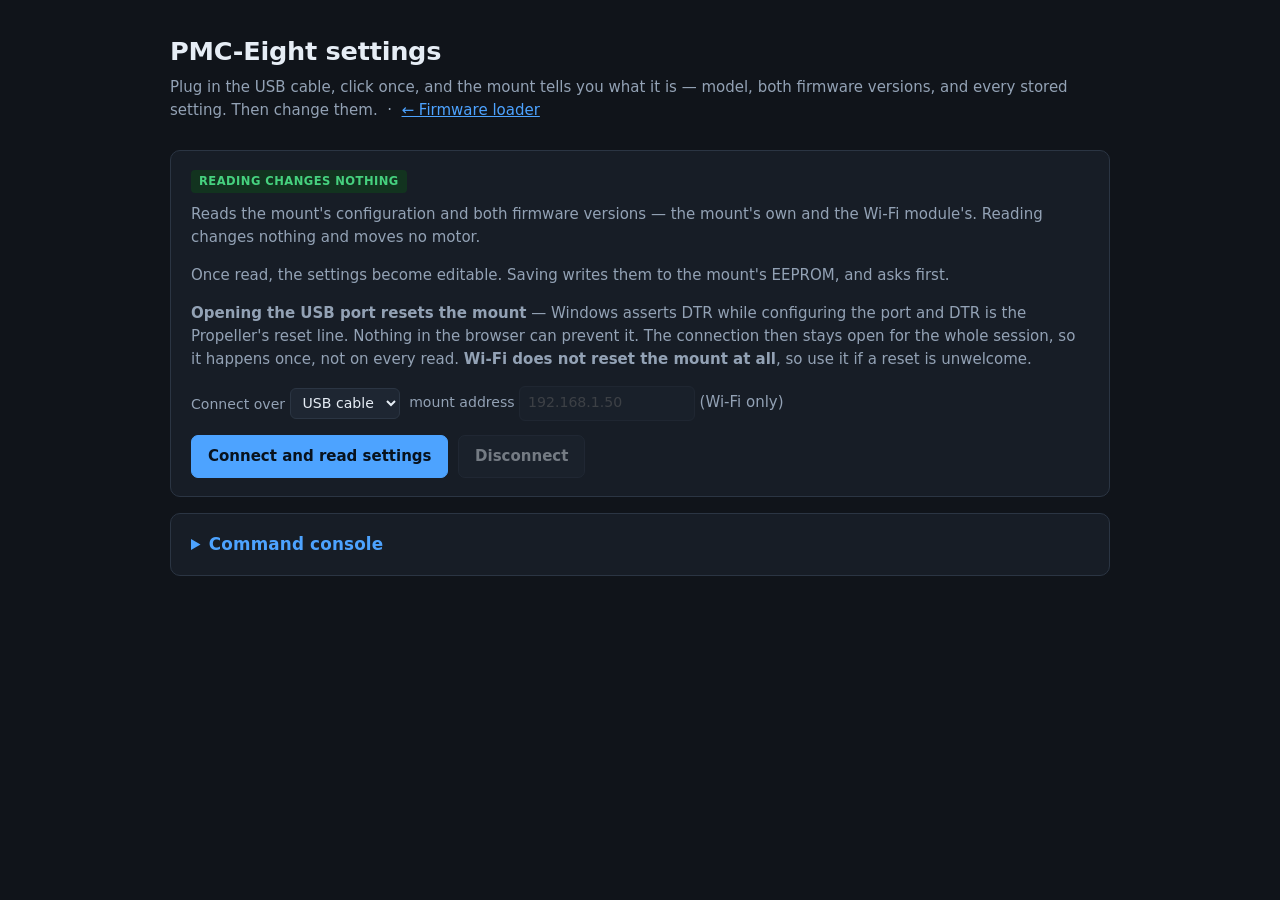
==== commit ea2f8b89: "ui: console sends without confirming; highlight the console heading Send now fires immediately. The " ====
--- a/identify.html
+++ b/identify.html
@@ -76,7 +76,6 @@
       <button id="send" class="primary">Send</button>
       <span id="cmdhint" class="t-dim"></span>
     </div>
-    <div id="cmdconfirm" style="margin-top:.6rem"></div>
   </details>
 
   <div id="log" hidden></div>
@@ -547,6 +546,10 @@
   }
 }
 
+// No confirmation gate. This is a diagnostic console for someone who knows the
+// command set; the risk label next to the button is the warning, and nagging on
+// every send would make it useless. The label still names motion and reboot
+// commands so nothing is a surprise.
 $('send').addEventListener('click', () => {
   let pending;
   try {
@@ -555,27 +558,7 @@
     log(e.message, 't-err');
     return;
   }
-  const { text, meta } = pending;
-  const risk = meta?.risk ?? 'unknown';
-  $('cmdconfirm').innerHTML = '';
-
-  if (risk === 'read') { sendCommand(text); return; }
-
-  // Anything that is not a pure read gets confirmed inline first.
-  const panel = document.createElement('div');
-  panel.className = 'notice bad';
-  panel.innerHTML = `
-    <div><strong>Send <code>${esc(text)}</code>?</strong></div>
-    <p style="margin:.5rem 0">${esc(meta
-      ? `${RISK_LABEL[risk]}. ${meta.note ?? ''}`
-      : 'This command is not in the known list, so what it does cannot be checked.')}</p>
-    <div class="row">
-      <button id="cmdyes" class="danger">Send it</button>
-      <button id="cmdno">Cancel</button>
-    </div>`;
-  $('cmdconfirm').appendChild(panel);
-  $('cmdno').addEventListener('click', () => { panel.remove(); });
-  $('cmdyes').addEventListener('click', () => { panel.remove(); sendCommand(text); });
+  sendCommand(pending.text);
 });
 
 $('go').addEventListener('click', async () => {
--- a/style.css
+++ b/style.css
@@ -102,3 +102,13 @@
 
 progress { width: 100%; height: 8px; margin-top: .6rem; }
 details summary { cursor: pointer; color: var(--muted); }
+
+/* The command console is a destination, not a footnote — make it findable. */
+#console > summary {
+  color: var(--accent);
+  font-weight: 700;
+  font-size: 1.05rem;
+  letter-spacing: .01em;
+}
+#console > summary:hover { text-decoration: underline; }
+#console[open] > summary { margin-bottom: .3rem; }
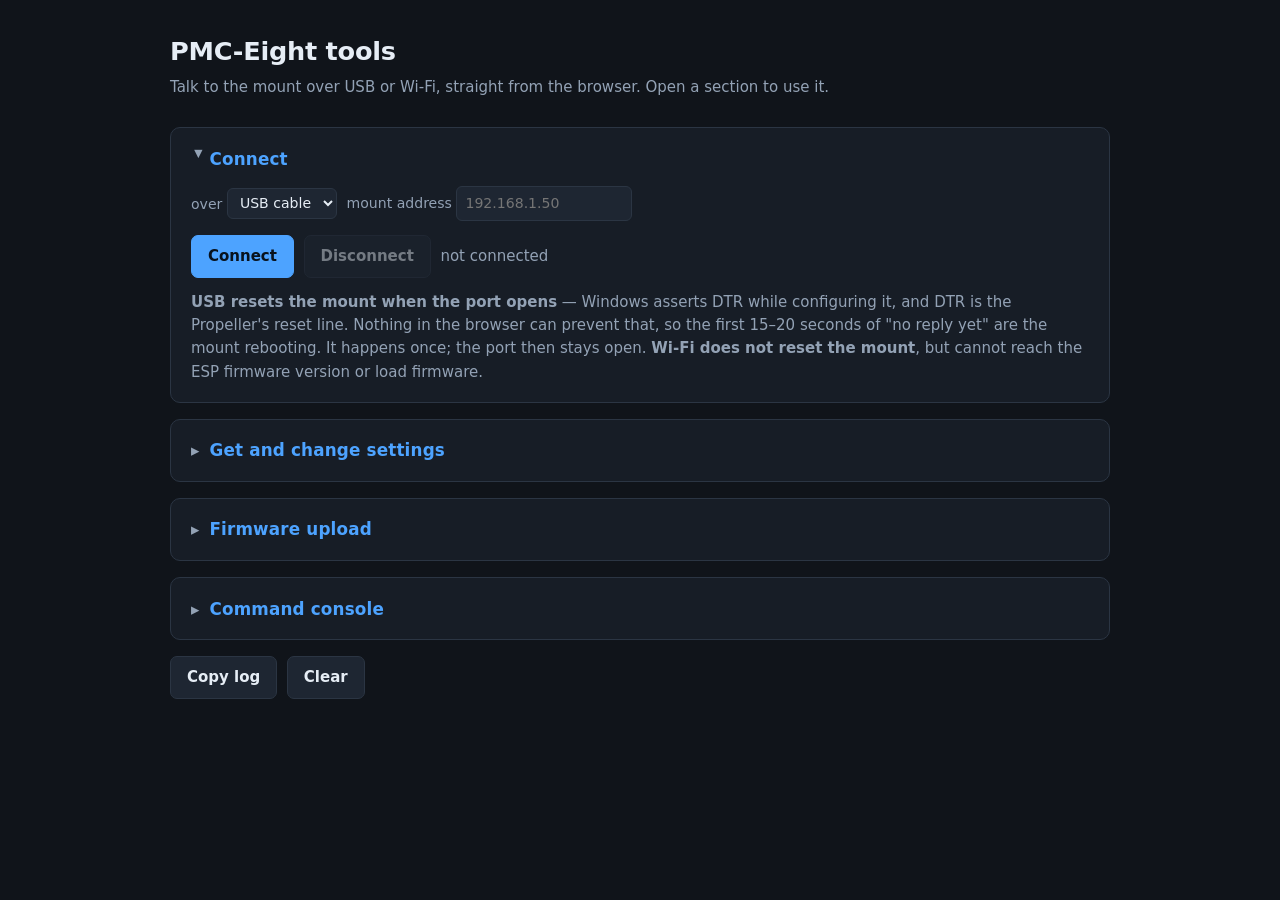
==== commit c5c67c75: "refactor: one page, four collapsible tools sharing one connection Connect, Get and change settings, " ====
--- a/identify.html
+++ b/identify.html
@@ -3,693 +3,19 @@
 <head>
 <meta charset="utf-8">
 <meta name="viewport" content="width=device-width, initial-scale=1">
-<title>Identify my PMC-Eight</title>
+<title>PMC-Eight tools</title>
+<!-- Settings, firmware upload and the command console are now sections of one
+     page at the site root, sharing a single open connection. This stub keeps
+     existing /identify.html bookmarks working. -->
+<meta http-equiv="refresh" content="0; url=./">
+<link rel="canonical" href="./">
 <link rel="stylesheet" href="style.css">
 </head>
 <body>
 <main>
-  <h1>PMC-Eight settings</h1>
-  <p class="sub">Plug in the USB cable, click once, and the mount tells you what it is —
-     model, both firmware versions, and every stored setting. Then change them.
-     &nbsp;·&nbsp; <a href="./">← Firmware loader</a></p>
-
-  <div class="card">
-    <span class="badge safe">Reading changes nothing</span>
-    <p>Reads the mount's configuration and both firmware versions — the mount's own
-       and the Wi-Fi module's. Reading changes nothing and moves no motor.</p>
-    <p>Once read, the settings become editable. Saving writes them to the mount's
-       EEPROM, and asks first.</p>
-    <p><strong>Opening the USB port resets the mount</strong> — Windows asserts DTR
-       while configuring the port and DTR is the Propeller's reset line. Nothing in
-       the browser can prevent it. The connection then stays open for the whole
-       session, so it happens once, not on every read. <strong>Wi-Fi does not reset
-       the mount at all</strong>, so use it if a reset is unwelcome.</p>
-    <div class="row" style="margin-bottom:.9rem">
-      <label>Connect over
-        <select id="how" style="font:inherit;background:var(--panel-2);color:var(--ink);border:1px solid var(--line);border-radius:6px;padding:.35rem .5rem">
-          <option value="serial">USB cable</option>
-          <option value="http">Wi-Fi</option>
-        </select>
-      </label>
-      <span id="wifibox">
-        <label>mount address
-          <input id="mounthost" type="text" inputmode="decimal" placeholder="192.168.1.50"
-                 style="font:inherit;background:var(--panel-2);color:var(--ink);border:1px solid var(--line);border-radius:6px;padding:.35rem .5rem;width:11rem">
-        </label>
-        <span id="wifinote" class="t-dim"></span>
-      </span>
-    </div>
-    <div class="row">
-      <button id="go" class="primary">Connect and read settings</button>
-      <button id="disconnect" disabled>Disconnect</button>
-    </div>
-  </div>
-
-
-
-  <div id="unsupported" class="notice bad" hidden></div>
-  <div id="result" hidden></div>
-
-  <details class="card" id="console">
-    <summary>Command console</summary>
-    <p class="t-dim" style="margin:.8rem 0 0">Send any ES command and see the raw
-       reply. Connect first. Replies appear in the log below.</p>
-
-    <div class="row" style="margin-top:.9rem">
-      <label style="flex:1 1 100%">command
-        <select id="cmdsel" style="font:inherit;background:var(--panel-2);color:var(--ink);border:1px solid var(--line);border-radius:6px;padding:.35rem .5rem;width:100%;max-width:34rem"></select>
-      </label>
-    </div>
-    <div id="cmddesc" class="t-dim" style="margin:.5rem 0"></div>
-    <div id="cmdparams" class="row"></div>
-
-    <div class="row" style="margin-top:.9rem">
-      <label style="flex:1 1 100%">or type it yourself
-        <input id="cmdraw" type="text" autocomplete="off" spellcheck="false"
-               placeholder="ESGv!"
-               style="font-family:var(--mono);font-size:13px;background:var(--panel-2);color:var(--ink);border:1px solid var(--line);border-radius:6px;padding:.4rem .5rem;width:100%;max-width:34rem">
-      </label>
-    </div>
-    <p class="t-dim" style="margin:.4rem 0 0">Typing here overrides the selection above.</p>
-
-    <div class="row" style="margin-top:.9rem">
-      <button id="send" class="primary">Send</button>
-      <span id="cmdhint" class="t-dim"></span>
-    </div>
-  </details>
-
-  <div id="log" hidden></div>
+  <h1>Moved</h1>
+  <p class="sub">Settings now live on the front page, alongside the firmware
+     loader and the command console. <a href="./">Continue →</a></p>
 </main>
-
-<script type="module">
-import { SerialTransport, requestPort } from './src/p1-serial.js';
-import { SerialLink, HttpLink, serialAvailable, normalizeHost } from './src/mount-link.js';
-import {
-  identify, settingsRows, readEnvision, readEspVersion,
-  setEnvisionBoot, fastServerText,
-} from './src/pmc8-identify.js';
-import {
-  EDITABLE_FIELDS, READ_ONLY_FIELDS, currentValues, changedFields,
-  buildESSi, displayValue, writeSettings,
-} from './src/pmc8-settings.js';
-import { COMMANDS, RISK_LABEL, buildCommand, classify } from './src/pmc8-commands.js';
-
-const $ = (id) => document.getElementById(id);
-const logEl = $('log');
-
-// One connection for the whole session — the read and any subsequent save
-// share it, so saving never re-prompts or resets the mount. Either a
-// SerialLink (USB) or an HttpLink (Wi-Fi); everything above only calls send().
-let link = null;
-
-// Everything show() needs besides the config itself, so a successful save can
-// re-render with the mount's new values without re-reading the module.
-const view = { baud: 115200, envision: null, esp: null };
-
-function log(msg, cls = '') {
-  logEl.hidden = false;
-  const line = document.createElement('div');
-  if (cls) line.className = cls;
-  line.textContent = msg;
-  logEl.appendChild(line);
-  logEl.scrollTop = logEl.scrollHeight;
-}
-
-// No Web Serial (iPhone, iPad, Android, Firefox, Safari) is not a dead end
-// here — Wi-Fi needs nothing but fetch(). Switch to it and explain, rather
-// than disabling the page.
-if (!serialAvailable()) {
-  const el = $('unsupported');
-  el.hidden = false;
-  el.className = 'notice';
-  el.textContent =
-    'This browser cannot use a USB cable — Web Serial is desktop Chrome, Edge ' +
-    'and Opera only. Wi-Fi works fine: enter the mount\'s IP address below. ' +
-    (window.location.protocol === 'https:'
-      ? 'Note this page is on HTTPS, which browsers block from calling a ' +
-        'plain-HTTP mount — reload it over http:// instead.'
-      : '');
-  $('how').value = 'http';
-  $('how').querySelector('option[value=serial]').disabled = true;
-}
-
-// The address field stays VISIBLE at all times and is only disabled on USB.
-// Hiding it made it look as though the Wi-Fi option had disappeared whenever
-// the page reloaded back to the USB default.
-function refreshHow() {
-  const wifi = $('how').value === 'http';
-  $('mounthost').disabled = !wifi;
-  $('mounthost').style.opacity = wifi ? '1' : '0.4';
-  $('wifinote').textContent = wifi ? '' : '(Wi-Fi only)';
-}
-$('how').addEventListener('change', refreshHow);
-refreshHow();
-
-const esc = (s) => String(s).replace(/[&<>]/g, (c) => (
-  { '&': '&amp;', '<': '&lt;', '>': '&gt;' }[c]));
-
-function row(k, v, extra) {
-  return `<tr><th>${esc(k)}</th><td class="val">${esc(v)}${
-    extra ? `<br><span class="t-dim">${esc(extra)}</span>` : ''}</td></tr>`;
-}
-
-const INPUT_STYLE = 'font:inherit;background:var(--panel-2);color:var(--ink);' +
-                    'border:1px solid var(--line);border-radius:6px;padding:.3rem .45rem;';
-
-/** The twelve ESSi-writable fields, as inputs. */
-function editableRows(cfg) {
-  const now = currentValues(cfg);
-  return EDITABLE_FIELDS.map((f) => {
-    const v = now[f.key];
-    const control = f.kind === 'select'
-      ? `<select id="f_${f.key}" data-key="${f.key}" style="${INPUT_STYLE}">${
-          f.options.map((o) =>
-            `<option value="${o.value}"${Number(o.value) === Number(v) ? ' selected' : ''}>${
-              esc(o.label)}</option>`).join('')}</select>`
-      : `<input id="f_${f.key}" data-key="${f.key}" type="number" inputmode="numeric"
-              min="${f.min}" max="${f.max}" value="${esc(v)}" style="${INPUT_STYLE}width:7rem">`;
-    const note = f.key === 'p9' ? `P9 = ${cfg.p9}` : (f.warn ? null : null);
-    return `<tr><th>${esc(f.label)}</th><td class="val">${control}${
-      note ? `<br><span class="t-dim">${esc(note)}</span>` : ''}</td></tr>`;
-  }).join('\n        ');
-}
-
-/** In ESGi! but not accepted by ESSi!, so shown but not editable. */
-function readOnlyRows(cfg) {
-  return READ_ONLY_FIELDS.map((f) => {
-    const value = f.key === 'st4Analog'
-      ? (cfg.st4Analog ? 'Analog' : 'Digital')
-      : cfg.wifi;
-    return row(f.label, value, f.reason);
-  }).join('\n        ');
-}
-
-function show(info, baud, envision, esp) {
-  const el = $('result');
-  el.hidden = false;
-  view.baud = baud; view.envision = envision; view.esp = esp;
-
-  const connNote = baud && baud !== info.baud
-    ? row('Connected at', `${baud} baud`,
-          'Differs from the stored baud rate above.')
-    : '';
-
-  const fast = row('Envision / Fast Server',
-                   envision?.text ?? 'Not read',
-                   envision?.value != null ? `ESGe! = ${envision.value}` : null);
-
-  // Boot-into-Envision is its own command (ESSe3!/ESSe4!), not an ESSi field,
-  // so it gets its own row and its own dispatch. It is also the mitigation for
-  // the ESP8266 ":80 dead after Envision exit" defect — booting straight into
-  // Envision means the exit path never runs.
-  let bootRow = '';
-  if (envision && envision.value != null) {
-    bootRow = `<tr><th>Boot into Envision</th><td class="val">
-      <select id="f_envboot" style="${INPUT_STYLE}">
-        <option value="1"${envision.boot ? ' selected' : ''}>On</option>
-        <option value="0"${envision.boot ? '' : ' selected'}>Off</option>
-      </select>${envision.able ? '' :
-        '<br><span class="t-dim">This module is not Envision-capable, so the ' +
-        'flag has no effect until its Wi-Fi firmware is updated.</span>'}</td></tr>`;
-  } else if (envision?.skipped) {
-    bootRow = row('Boot into Envision', 'Not available', envision.text);
-  }
-
-  // The two firmware versions sit together at the top: the Propeller's, and
-  // the Wi-Fi module's. They are different processors and both matter.
-  let espFirmware = '';
-  let moduleHw = '';
-  let moduleDetail = '';
-
-  // Always render the row. A missing ESP firmware line is information too —
-  // silence just looks like the tool forgot.
-  if (!esp) {
-    espFirmware = row('ESP firmware', 'Not read');
-  } else {
-    const g = esp.gmr;
-    if (esp.skipped) {
-      // Two quite different skips: the module genuinely has no AT command set,
-      // or the link we are on cannot carry passthrough. Saying "RN-131" for
-      // the second one contradicts the WiFi Type row two lines below it.
-      espFirmware = row(
-        'ESP firmware',
-        esp.why === 'wifi' ? 'Not readable over Wi-Fi' : 'Not applicable — RN-131',
-        esp.reason);
-    } else if (g && g.bin) {
-      espFirmware = row('ESP firmware', g.bin,
-                        g.esBranded ? null : 'Not an ES-branded build.');
-    } else {
-      espFirmware = row('ESP firmware', 'Not read',
-                        esp.error ?? 'AT+GMR did not return a Bin version line.');
-    }
-
-    if (g && g.tag) {
-      moduleHw = row(
-        'Module hardware',
-        g.module ? `${g.module}  (${g.tag})` : `Unrecognized  (${g.tag})`,
-        g.module ? null : 'Tag did not match a known module — please report it.');
-    }
-
-    if (g && g.at) moduleDetail += row('Module AT version', g.at);
-    if (g && g.sdk) moduleDetail += row('Module SDK version', g.sdk);
-    if (g && g.compileTime) moduleDetail += row('Module compiled', g.compileTime);
-    if (!esp.skipped && esp.rawGmr && !(g && g.bin)) {
-      moduleDetail += row('Raw AT+GMR', esp.rawGmr);
-    }
-    if (!esp.skipped && !esp.esRestored) {
-      moduleDetail += row('Passthrough', 'ES commands did not answer after exit',
-                          'Power-cycle the mount.');
-    }
-    if (esp.leftEnvision) {
-      moduleDetail += row('Envision', 'Turned OFF to read the module version',
-                          'Reading the ESP firmware needs passthrough, which ' +
-                          'cannot run in Envision mode. The mount has been left ' +
-                          'out of Envision.');
-    }
-  }
-
-  el.innerHTML = `
-    <div class="card">
-      <h3>Configuration</h3>
-      <table>
-        ${row('Mount firmware', info.firmware)}
-        ${espFirmware}
-        ${moduleHw}
-        ${editableRows(info)}
-        ${readOnlyRows(info)}
-        ${fast}
-        ${bootRow}
-        ${moduleDetail}
-        ${connNote}
-        ${row('Raw ESGi', info.raw)}
-      </table>
-      <div class="row" style="margin-top:1rem">
-        <button id="save" class="danger" disabled>Save to mount</button>
-        <span id="savehint" class="t-dim">Change a value to enable saving.</span>
-      </div>
-      <div id="savelog" style="margin-top:.6rem"></div>
-      <div class="row" style="margin-top:1rem">
-        <button id="copycfg">Copy as text</button>
-        <span class="t-dim">Paste this into a support message and nobody has to
-          ask you which module you have.</span>
-      </div>
-    </div>`;
-
-  wireEditor(info, envision);
-
-  $('copycfg').addEventListener('click', () => {
-    const lines = [`Mount firmware: ${info.firmware}`];
-    if (esp?.skipped) {
-      lines.push(esp.why === 'wifi'
-        ? 'ESP firmware: not readable over Wi-Fi'
-        : 'ESP firmware: not applicable — RN-131');
-    } else if (esp?.gmr?.bin) lines.push(`ESP firmware: ${esp.gmr.bin}`);
-    else if (esp) lines.push('ESP firmware: not read');
-    if (esp?.gmr?.tag) {
-      lines.push(`Module hardware: ${esp.gmr.module ?? 'unrecognized'} (${esp.gmr.tag})`);
-    }
-    for (const r of settingsRows(info)) lines.push(`${r.label}: ${r.value}`);
-    if (envision) lines.push(`Fast Server (Envision): ${envision.text}`);
-    if (esp?.gmr?.at) lines.push(`Module AT version: ${esp.gmr.at}`);
-    lines.push(`Raw ESGi: ${info.raw}`);
-    navigator.clipboard.writeText(lines.join('\n'));
-    $('copycfg').textContent = 'Copied';
-    setTimeout(() => { $('copycfg').textContent = 'Copy as text'; }, 1500);
-  });
-}
-
-/** Read the form back into a {key: value} map. */
-function formValues() {
-  const out = {};
-  for (const f of EDITABLE_FIELDS) out[f.key] = $(`f_${f.key}`).value;
-  return out;
-}
-
-function wireEditor(cfg, envision) {
-  const save = $('save');
-  const hint = $('savehint');
-  const bootEl = $('f_envboot');           // absent on RN-131 / unread Envision
-  const bootWas = envision?.boot ? 1 : 0;
-  const bootNow = () => (bootEl ? Number(bootEl.value) : bootWas);
-  const bootChanged = () => !!bootEl && bootNow() !== bootWas;
-
-  const refresh = () => {
-    let diff;
-    try {
-      diff = changedFields(cfg, formValues());
-      buildESSi(formValues());        // validate before offering to send
-    } catch (e) {
-      save.disabled = true;
-      hint.textContent = e.message;
-      hint.className = 't-err';
-      return;
-    }
-    const total = diff.length + (bootChanged() ? 1 : 0);
-    save.disabled = total === 0;
-    hint.className = total ? 't-err' : 't-dim';
-    hint.textContent = total
-      ? `${total} change${total > 1 ? 's' : ''} pending — this writes to EEPROM.`
-      : 'Change a value to enable saving.';
-  };
-
-  for (const f of EDITABLE_FIELDS) {
-    $(`f_${f.key}`).addEventListener('input', refresh);
-    $(`f_${f.key}`).addEventListener('change', refresh);
-  }
-  if (bootEl) bootEl.addEventListener('change', refresh);
-  refresh();
-
-  const slog = $('savelog');
-  // Look the element up per call: a successful save re-renders the card, so the
-  // node captured at wire time is detached by the time we report the result.
-  const put = (m, cls) => {
-    const d = document.createElement('div');
-    if (cls) d.className = cls;
-    d.textContent = m;
-    $('savelog').appendChild(d);
-  };
-
-  // Confirm inline, not with window.confirm(). A native modal freezes the whole
-  // page while it sits there, which is how a pending write ends up looking like
-  // "nothing happened".
-  save.addEventListener('click', () => {
-    const diff = changedFields(cfg, formValues());
-    if (!diff.length && !bootChanged()) return;
-
-    slog.innerHTML = '';
-    const panel = document.createElement('div');
-    panel.className = 'notice bad';
-    let list = diff.map((d) =>
-      `<li>${esc(d.label)}: <strong>${esc(displayValue(d, d.was))}</strong> → ` +
-      `<strong>${esc(displayValue(d, d.now))}</strong>${
-        d.warn ? `<br><span class="t-dim">${esc(d.warn)}</span>` : ''}</li>`).join('');
-    if (bootChanged()) {
-      list += `<li>Boot into Envision: <strong>${bootWas ? 'On' : 'Off'}</strong> → ` +
-              `<strong>${bootNow() ? 'On' : 'Off'}</strong></li>`;
-    }
-    panel.innerHTML = `
-      <div><strong>Write these to the mount's EEPROM?</strong></div>
-      <ul style="margin:.6rem 0;padding-left:1.1rem">${list}</ul>
-      <div class="row">
-        <button id="confirmwrite" class="danger">Yes, write to the mount</button>
-        <button id="cancelwrite">Cancel</button>
-      </div>`;
-    slog.appendChild(panel);
-
-    $('cancelwrite').addEventListener('click', () => {
-      slog.innerHTML = '';
-      put('Cancelled — nothing was written.', 't-dim');
-    });
-    $('confirmwrite').addEventListener('click', () => doWrite(panel));
-  });
-
-  async function doWrite(panel) {
-    const values = formValues();
-    const wantBoot = bootNow();
-    const doBoot = bootChanged();
-    const doEssi = changedFields(cfg, values).length > 0;
-    panel.remove();
-    save.disabled = true;
-
-    try {
-      if (!link) throw new Error('Not connected — read the settings first.');
-
-      // Boot-into-Envision is a separate command from ESSi. Send it first so
-      // that if the ESSi write is rejected, this one has still landed and is
-      // reported independently rather than being lost in the failure.
-      let newEnvision = view.envision;
-      if (doBoot) {
-        const r = await setEnvisionBoot(link, !!wantBoot, (m) => put(m));
-        if (!r.ok) {
-          put(`Boot into Envision: ${r.error}`, 't-err');
-        } else {
-          put(`Boot into Envision is now ${wantBoot ? 'ON' : 'OFF'}` +
-              (r.verified ? ' (confirmed by ESGe!).' : ' (not read back).'), 't-ok');
-          if (r.envision) {
-            newEnvision = { ...r.envision, text: fastServerText(r.envision) };
-            view.envision = newEnvision;
-          }
-        }
-      }
-
-      if (!doEssi) {
-        // Nothing for ESSi to do — refresh so the boot row's baseline resets.
-        show({ firmware: cfg.firmware, ...cfg }, view.baud, view.envision, view.esp);
-        put('Done.', 't-ok');
-        return;
-      }
-
-      const res = await writeSettings(link, values, (m) => put(m));
-      if (!res.accepted) {
-        put(res.error, 't-err');
-        put(`Sent: ${res.sent}`, 't-dim');
-        if (res.raw) put(`Reply: ${JSON.stringify(res.raw)}`, 't-dim');
-      } else {
-        // Verify against the mount's echo rather than trusting the command.
-        const after = changedFields(res.cfg, values);
-
-        // Re-render from the mount's echoed config. This resets the form's
-        // baseline, so the "changes pending" warning clears itself instead of
-        // lingering until the next manual read.
-        show({ firmware: cfg.firmware, ...res.cfg }, view.baud, view.envision, view.esp);
-
-        if (after.length) {
-          put('The mount accepted the command but some values did not stick:', 't-err');
-          for (const d of after) {
-            put(`  ${d.label}: asked for ${displayValue(d, d.now)}, ` +
-                `mount reports ${displayValue(d, d.was)}`, 't-err');
-          }
-        } else {
-          put('Saved. The mount echoed back every value as requested.', 't-ok');
-        }
-        put(`New raw ESGi: ${res.cfg.raw}`, 't-dim');
-        return;   // the re-render already re-enabled Save
-      }
-    } catch (e) {
-      put(e.message, 't-err');
-    } finally {
-      save.disabled = false;
-    }
-  }
-}
-
-// --- command console --------------------------------------------------------
-
-const RISK_CLASS = { read: 't-dim', write: 't-err', motion: 't-err', reboot: 't-err' };
-
-$('cmdsel').innerHTML = COMMANDS
-  .map((c, i) => `<option value="${i}">${esc(c.key)} — ${esc(c.desc)}</option>`).join('');
-
-function currentCmd() {
-  return COMMANDS[Number($('cmdsel').value)] ?? COMMANDS[0];
-}
-
-function renderCmd() {
-  const c = currentCmd();
-  $('cmddesc').innerHTML =
-    `<span class="${RISK_CLASS[c.risk]}">${esc(RISK_LABEL[c.risk])}</span>` +
-    (c.note ? `<br><span class="t-dim">${esc(c.note)}</span>` : '');
-  $('cmdparams').innerHTML = c.params.map((p) =>
-    `<label>${esc(p.label)}
-       <input id="p_${p.name}" type="text" autocomplete="off" spellcheck="false"
-              style="font-family:var(--mono);background:var(--panel-2);color:var(--ink);border:1px solid var(--line);border-radius:6px;padding:.3rem .45rem;width:9rem">
-     </label>`).join('');
-  updateHint();
-}
-
-/** What will actually go on the wire: the raw box wins when it has content. */
-function pendingCommand() {
-  const raw = $('cmdraw').value.trim();
-  if (raw) return { text: raw, meta: classify(raw), typed: true };
-  const c = currentCmd();
-  const values = {};
-  for (const p of c.params) values[p.name] = $(`p_${p.name}`)?.value ?? '';
-  return { text: buildCommand(c, values), meta: c, typed: false };
-}
-
-function updateHint() {
-  try {
-    const { text, meta, typed } = pendingCommand();
-    const risk = meta?.risk ?? 'unknown';
-    $('cmdhint').textContent = typed
-      ? `will send ${text}` + (meta ? ` — ${RISK_LABEL[risk] ?? ''}` : ' — unrecognised command')
-      : `will send ${text}`;
-    $('cmdhint').className = risk === 'read' ? 't-dim' : 't-err';
-  } catch (e) {
-    $('cmdhint').textContent = e.message;
-    $('cmdhint').className = 't-dim';
-  }
-}
-
-$('cmdsel').addEventListener('change', renderCmd);
-$('cmdraw').addEventListener('input', updateHint);
-$('cmdparams').addEventListener('input', updateHint);
-renderCmd();
-
-async function sendCommand(text) {
-  $('send').disabled = true;
-  try {
-    if (!link) throw new Error('Not connected — connect first.');
-    log(`> ${text}`);
-    const reply = await link.send(text, { timeoutMs: 5000 });
-    if (!reply.trim()) {
-      log('< (no reply)', 't-err');
-      log('  Some commands answer nothing by design — a real Envision exit and a ' +
-          'malformed command both look like this.', 't-dim');
-    } else {
-      log(`< ${JSON.stringify(reply)}`, 't-ok');
-    }
-  } catch (e) {
-    log(e.message, 't-err');
-  } finally {
-    $('send').disabled = false;
-  }
-}
-
-// No confirmation gate. This is a diagnostic console for someone who knows the
-// command set; the risk label next to the button is the warning, and nagging on
-// every send would make it useless. The label still names motion and reboot
-// commands so nothing is a surprise.
-$('send').addEventListener('click', () => {
-  let pending;
-  try {
-    pending = pendingCommand();
-  } catch (e) {
-    log(e.message, 't-err');
-    return;
-  }
-  sendCommand(pending.text);
-});
-
-$('go').addEventListener('click', async () => {
-  const goLabel = $('go').textContent;
-  $('go').disabled = true;
-  $('go').textContent = 'Connecting…';
-  $('result').hidden = true;
-  logEl.innerHTML = '';
-  try {
-    // Drop a cached link that no longer matches what the form says. Building
-    // an HttpLink never touches the network, so a failed Wi-Fi attempt still
-    // leaves one cached — without this check, correcting a mistyped IP would
-    // keep retrying the old address.
-    const how = $('how').value;
-    const wantHost = how === 'http' ? normalizeHost($('mounthost').value) : null;
-    if (link && (link.kind !== how || (how === 'http' && link.host !== wantHost))) {
-      log(`Connection changed (${link.label} → ${how === 'http' ? wantHost : 'USB'}) ` +
-          '— dropping the old one.', 't-dim');
-      await link.close();
-      link = null;
-    }
-
-    // Open once and STAY open. Closing after the read meant Save had to call
-    // requestPort() again — which re-opens the port, resets the mount via DTR,
-    // and needs a fresh user gesture that a blocking confirm() may have
-    // already spent. The connection stays up until Disconnect.
-    const fresh = !link;
-    if (!link) {
-      if (how === 'http') {
-        link = new HttpLink($('mounthost').value);
-        log(`Connecting over ${link.label}…`);
-      } else {
-        const port = await requestPort();
-        const t = new SerialTransport(port, { baudRate: 115200, log });
-        try {
-          await t.open();
-        } catch (e) {
-          // By far the most common cause, and the message Chrome gives is
-          // unhelpful about it.
-          throw new Error(
-            `Could not open the serial port: ${e.message}. ` +
-            'Windows will not share a COM port — close the firmware loader tab, ' +
-            'UFCT, the PMC8 Dashboard, or any other tool holding it, then retry.');
-        }
-        link = new SerialLink(t);
-        // Windows asserts DTR while configuring the port, before any of our
-        // code runs, and DTR is the Propeller's reset line. Nothing in Web
-        // Serial can prevent that — SerialOptions has no DTR field. Say so
-        // rather than leaving a 20-second silence looking like a fault.
-        log('Port open. Opening it resets the mount on Windows, so the next ' +
-            '15-20 seconds of "no reply yet" are the mount rebooting — expected, ' +
-            'not a fault. Leave it running.', 't-dim');
-      }
-    }
-
-    let info;
-    try {
-      info = await identify(link, (m) => log(m));
-    } catch (e) {
-      // A link that never answered is not worth keeping. Drop it so the next
-      // attempt rebuilds from whatever the form says now.
-      if (fresh && link) { await link.close(); link = null; }
-      throw e;
-    }
-
-    let envision = null;
-    try {
-      envision = await readEnvision(link, info, (m) => log(m));
-      log(`Envision / Fast Server: ${envision.text}`);
-    } catch (e) {
-      envision = { text: 'Not read', error: e.message };
-      log(`ESGe! failed: ${e.message}`, 't-err');
-    }
-
-    // Always read the ESP firmware over USB. readEspVersion skips RN-131
-    // itself, so the only mounts that reach passthrough are the ones it
-    // applies to. Over Wi-Fi it is impossible by construction — passthrough
-    // would sever the very link carrying the request.
-    let esp = null;
-    if (!link.canPassthrough) {
-      esp = {
-        skipped: true,
-        why: 'wifi',
-        reason: 'Reading it needs passthrough, which would cut the Wi-Fi link ' +
-                'carrying the request. Connect the USB cable to see this.',
-      };
-      log('ESP firmware: not readable over Wi-Fi.', 't-dim');
-    } else {
-      try {
-        esp = await readEspVersion(link, info, (m) => log(m));
-      } catch (e) {
-        // Never let the module read take the whole report down with it.
-        esp = { skipped: false, error: e.message };
-        log(`ESP firmware read failed: ${e.message}`, 't-err');
-      }
-      if (esp.skipped) log(`ESP firmware skipped: ${esp.reason}`, 't-dim');
-      else if (esp.error) log(`AT+GMR: ${esp.error}`, 't-err');
-      else {
-        log(`Module bin version: ${esp.gmr?.bin ?? '(unknown)'}`, 't-ok');
-        if (esp.gmr?.tag) {
-          log(`  hardware tag ${esp.gmr.tag} → ` +
-              `${esp.gmr.module ?? 'unrecognized module'}`, 't-ok');
-        }
-      }
-      if (esp.rawGmr) log(`  raw AT+GMR:\n${esp.rawGmr}`, 't-dim');
-      if (esp.entered && !esp.exited) {
-        log('WARNING: no exit confirmation from passthrough. If the mount stops ' +
-            'answering ES commands, power-cycle it.', 't-err');
-      }
-      if (esp.leftEnvision) {
-        log('NOTE: the mount was taken OUT of Envision mode to read this and has ' +
-            'been left that way.', 't-err');
-      }
-    }
-
-    log('Done — nothing was written to the mount. Connection stays open for saving.', 't-ok');
-    show(info, 115200, envision, esp);
-  } catch (e) {
-    log(e.message, 't-err');
-  } finally {
-    $('go').disabled = false;
-    $('go').textContent = goLabel;
-    $('disconnect').disabled = !link;
-  }
-});
-
-$('disconnect').addEventListener('click', async () => {
-  if (link) { await link.close(); link = null; }
-  log('Disconnected.', 't-dim');
-  $('disconnect').disabled = true;
-});
-</script>
 </body>
 </html>
--- a/style.css
+++ b/style.css
@@ -103,12 +103,32 @@
 progress { width: 100%; height: 8px; margin-top: .6rem; }
 details summary { cursor: pointer; color: var(--muted); }
 
-/* The command console is a destination, not a footnote — make it findable. */
-#console > summary {
+/* Each tool is a destination, not a footnote — make the headings findable. */
+.tool > summary {
   color: var(--accent);
   font-weight: 700;
   font-size: 1.05rem;
   letter-spacing: .01em;
+  list-style: none;
 }
-#console > summary:hover { text-decoration: underline; }
-#console[open] > summary { margin-bottom: .3rem; }
+.tool > summary::-webkit-details-marker { display: none; }
+.tool > summary::before {
+  content: '\25B8';            /* ▸ — rotates to ▾ when the section is open */
+  display: inline-block;
+  width: 1.1em;
+  color: var(--muted);
+  transition: transform .12s ease;
+}
+.tool[open] > summary::before { transform: rotate(90deg); }
+.tool > summary:hover { text-decoration: underline; }
+.tool[open] > summary { margin-bottom: .3rem; }
+
+.inp {
+  font: inherit;
+  background: var(--panel-2);
+  color: var(--ink);
+  border: 1px solid var(--line);
+  border-radius: 6px;
+  padding: .35rem .5rem;
+}
+.mono { font-family: var(--mono); font-size: 13px; }
